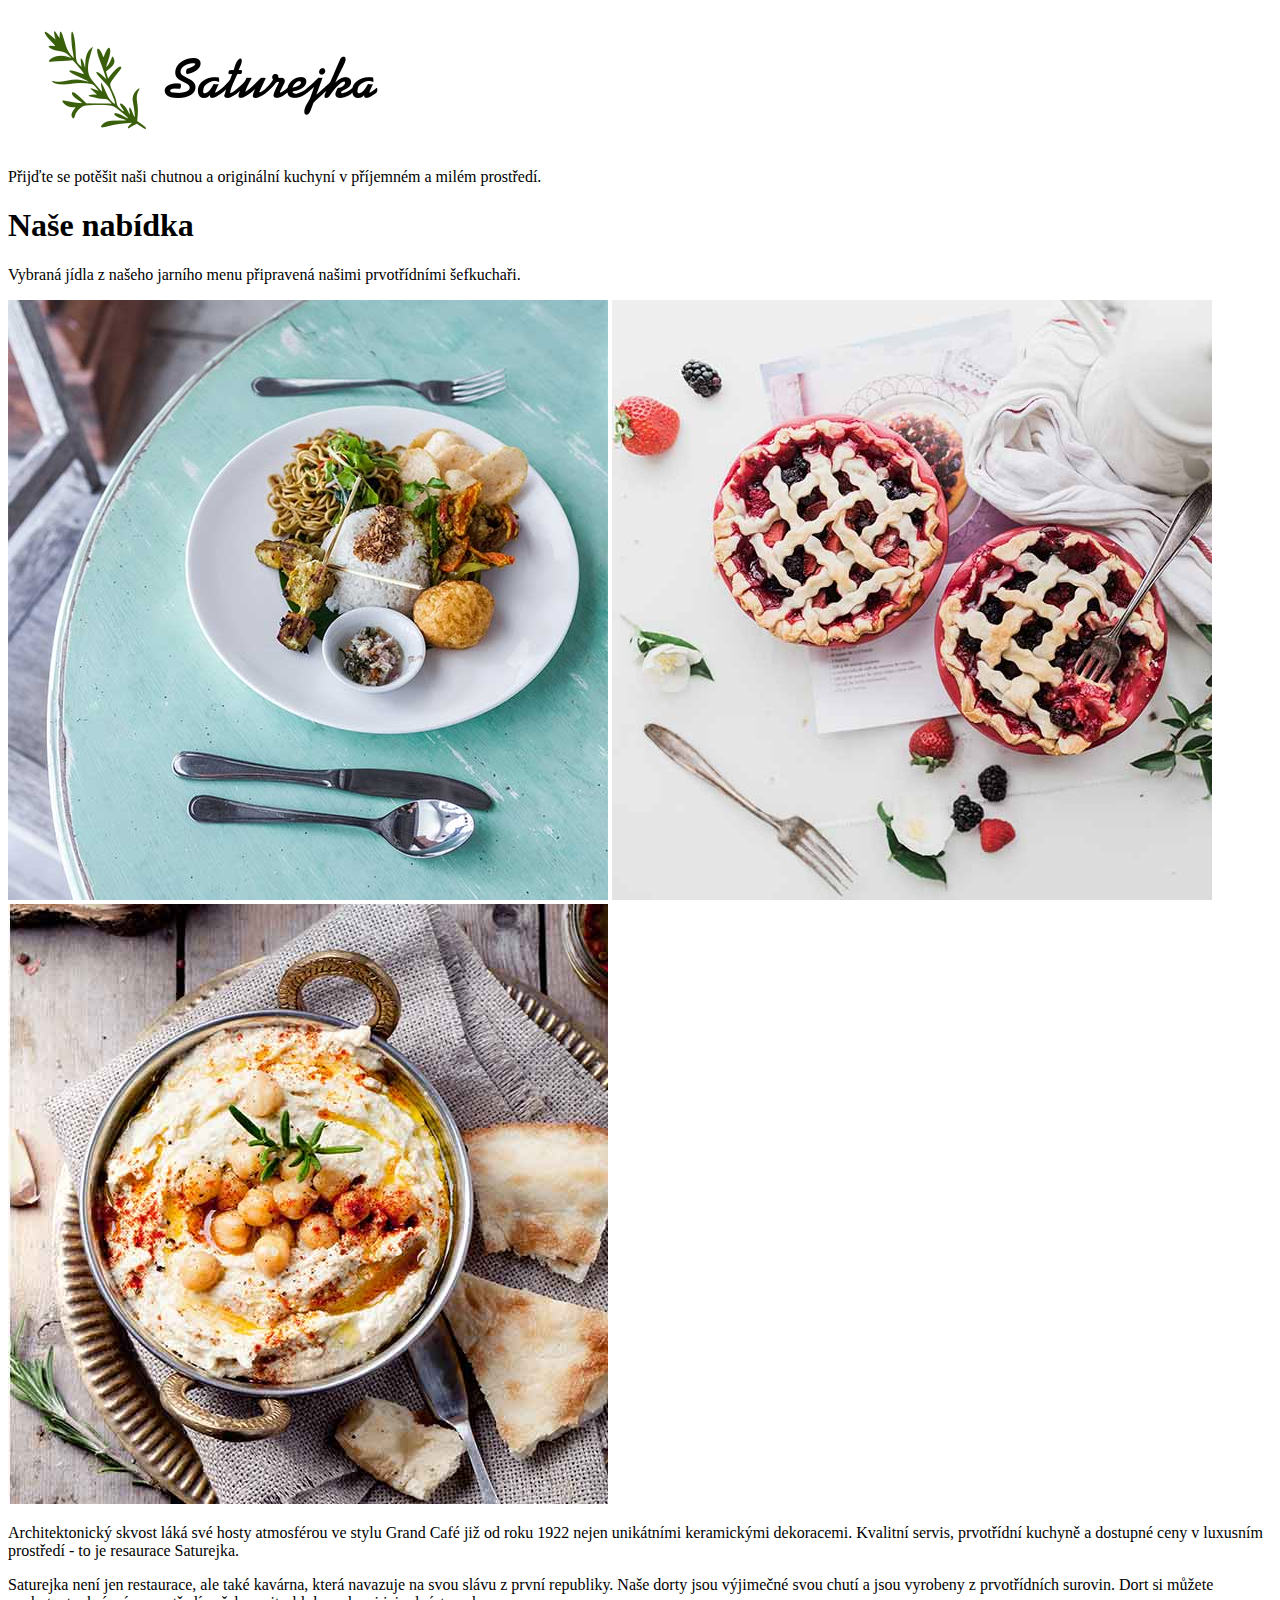
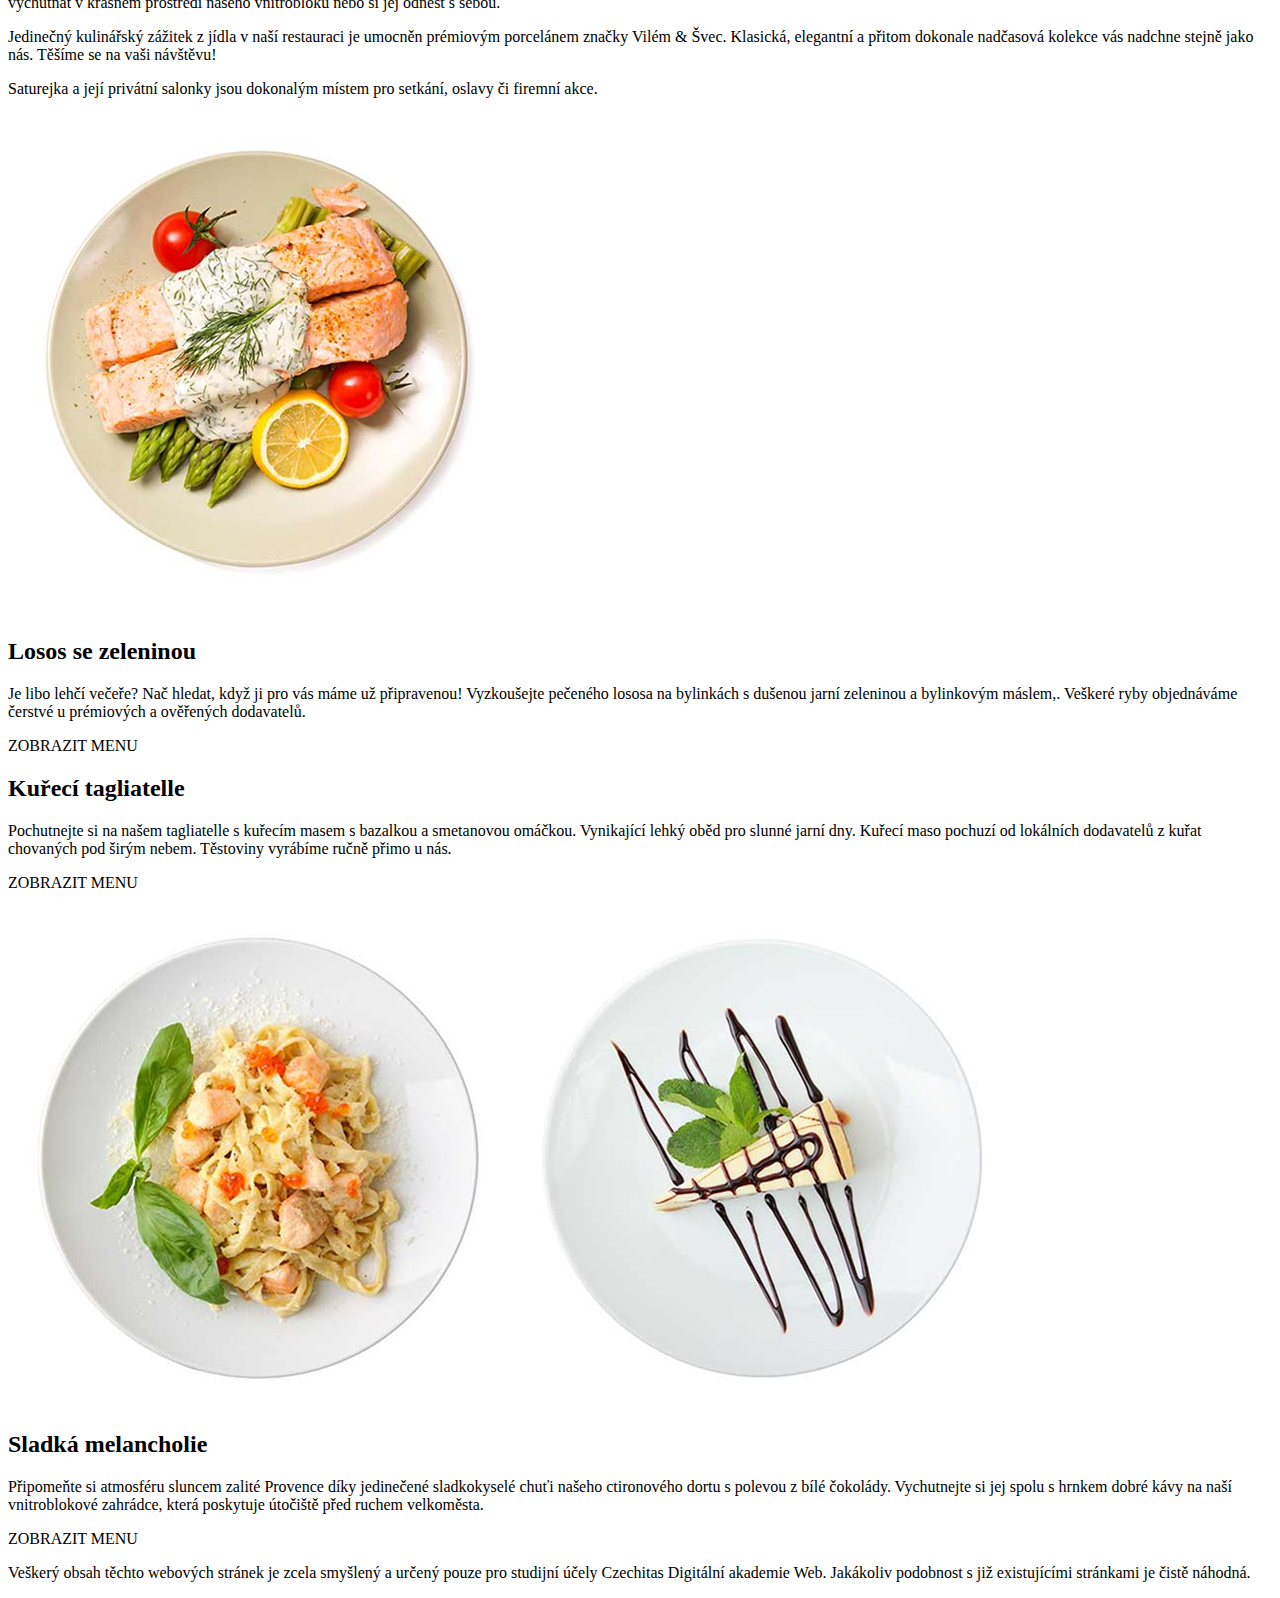
==== index.html @ 0691e63e "přidání obrázků" ====
<!DOCTYPE html>
<html lang="en">
  <head>
    <meta charset="UTF-8" />
    <meta name="viewport" content="width=device-width, initial-scale=1.0" />
    <title>Document</title>
  </head>
  <body>
    <img src="img/logo.png" />
    <p>
      Přijďte se potěšit naši chutnou a originální kuchyní v příjemném a milém
      prostředí.
    </p>

    <h1>Naše nabídka</h1>

    <p>
      Vybraná jídla z našeho jarního menu připravená našimi prvotřídními
      šefkuchaři.
    </p>
    <img src="img/home1.jpg" />
    <img src="img/home2.jpg" />
    <img src="img/home3.jpg" />

    <p>
      Architektonický skvost láká své hosty atmosférou ve stylu Grand Café již
      od roku 1922 nejen unikátními keramickými dekoracemi. Kvalitní servis,
      prvotřídní kuchyně a dostupné ceny v luxusním prostředí - to je resaurace
      Saturejka.
    </p>

    <p>
      Saturejka není jen restaurace, ale také kavárna, která navazuje na svou
      slávu z první republiky. Naše dorty jsou výjimečné svou chutí a jsou
      vyrobeny z prvotřídních surovin. Dort si můžete vychutnat v krásném
      prostředí našeho vnitrobloku nebo si jej odnést s sebou.
    </p>

    <p>
      Jedinečný kulinářský zážitek z jídla v naší restauraci je umocněn
      prémiovým porcelánem značky Vilém & Švec. Klasická, elegantní a přitom
      dokonale nadčasová kolekce vás nadchne stejně jako nás. Těšíme se na vaši
      návštěvu!
    </p>

    <p>
      Saturejka a její privátní salonky jsou dokonalým místem pro setkání,
      oslavy či firemní akce.
    </p>

    <img src="img/dish1.jpg" />

    <h2>Losos se zeleninou</h2>

    <p>
      Je libo lehčí večeře? Nač hledat, když ji pro vás máme už připravenou!
      Vyzkoušejte pečeného lososa na bylinkách s dušenou jarní zeleninou a
      bylinkovým máslem,. Veškeré ryby objednáváme čerstvé u prémiových a
      ověřených dodavatelů.
    </p>

    <p>ZOBRAZIT MENU</p>

    <h2>Kuřecí tagliatelle</h2>

    <p>
      Pochutnejte si na našem tagliatelle s kuřecím masem s bazalkou a
      smetanovou omáčkou. Vynikající lehký oběd pro slunné jarní dny. Kuřecí
      maso pochuzí od lokálních dodavatelů z kuřat chovaných pod širým nebem.
      Těstoviny vyrábíme ručně přimo u nás.
    </p>

    <p>ZOBRAZIT MENU</p>

    <img src="img/dish2.jpg" />
    <img src="img/dish3.jpg" />

    <h2>Sladká melancholie</h2>

    <p>
      Připomeňte si atmosféru sluncem zalité Provence díky jedinečené
      sladkokyselé chuťi našeho ctironového dortu s polevou z bílé čokolády.
      Vychutnejte si jej spolu s hrnkem dobré kávy na naší vnitroblokové
      zahrádce, která poskytuje útočiště před ruchem velkoměsta.
    </p>

    <p>ZOBRAZIT MENU</p>

    <p>
      Veškerý obsah těchto webových stránek je zcela smyšlený a určený pouze pro
      studijní účely Czechitas Digitální akademie Web. Jakákoliv podobnost s již
      existujícími stránkami je čistě náhodná.
    </p>
  </body>
</html>
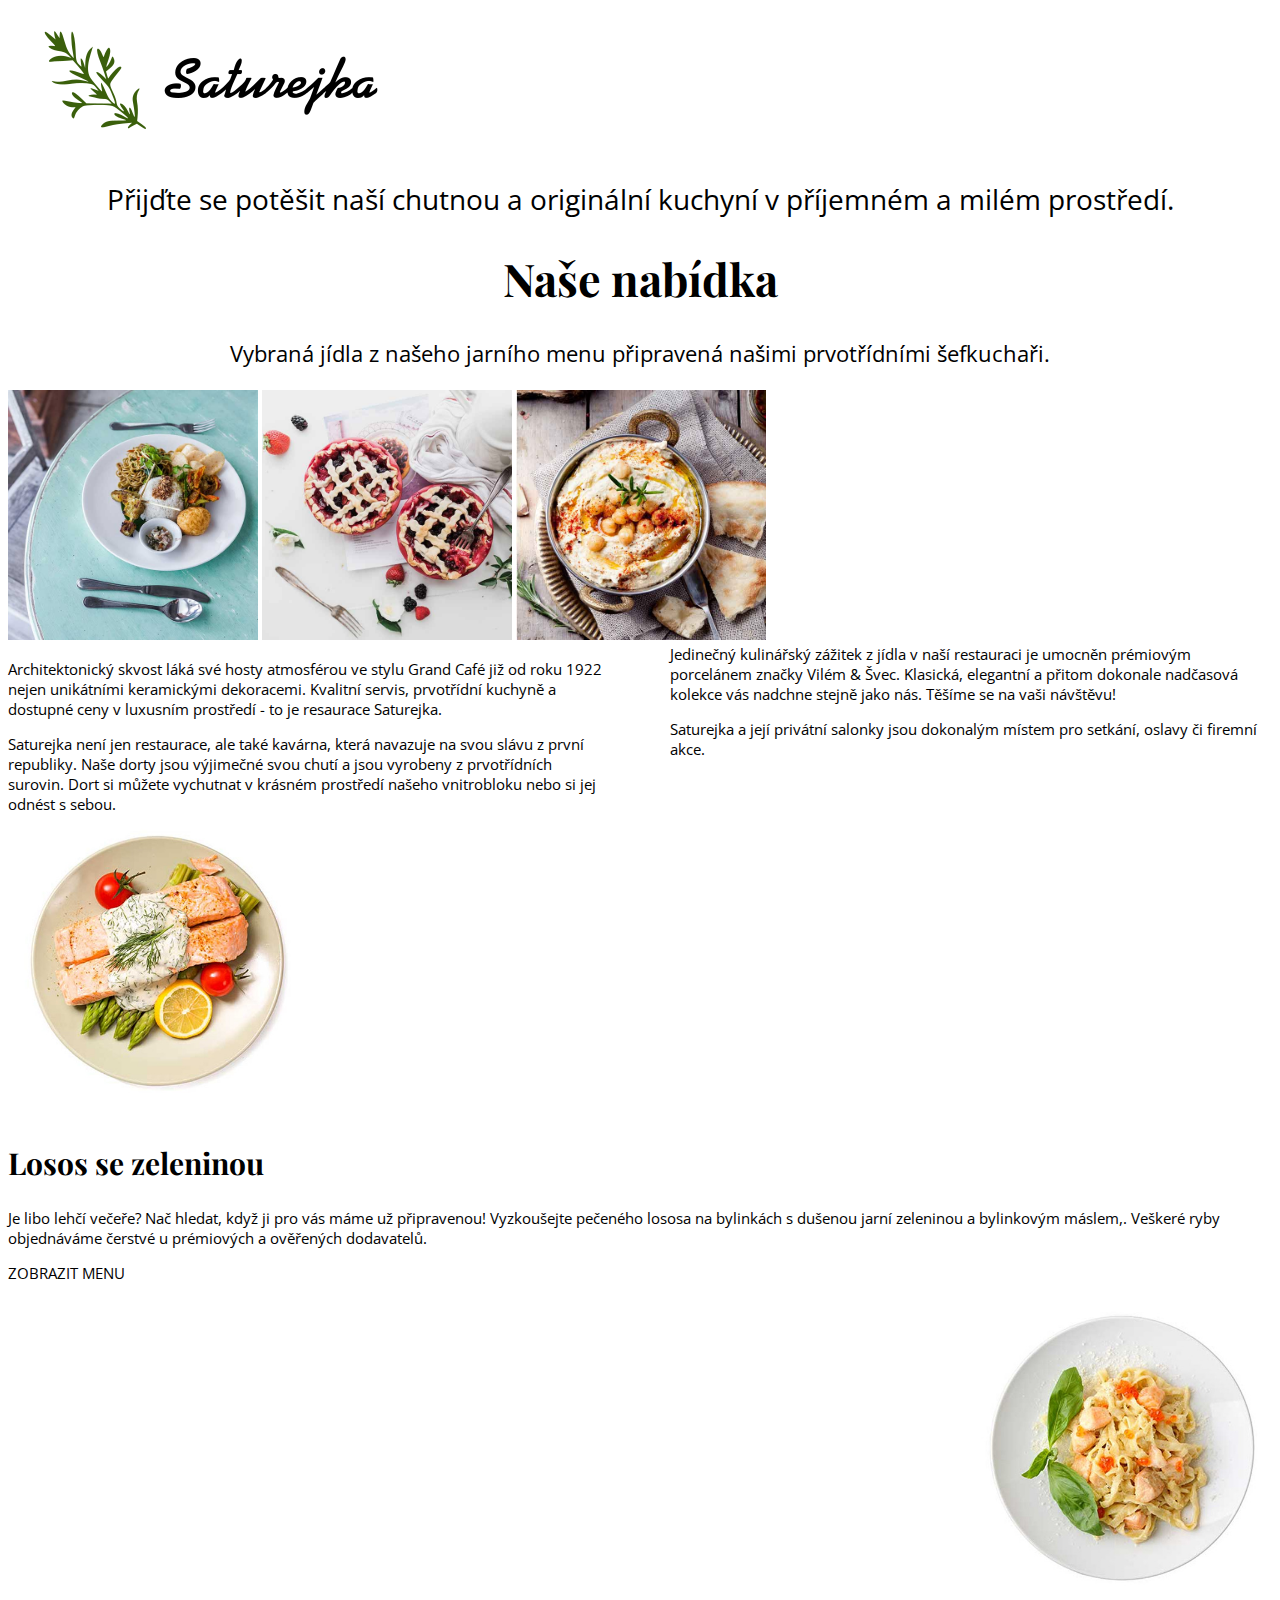
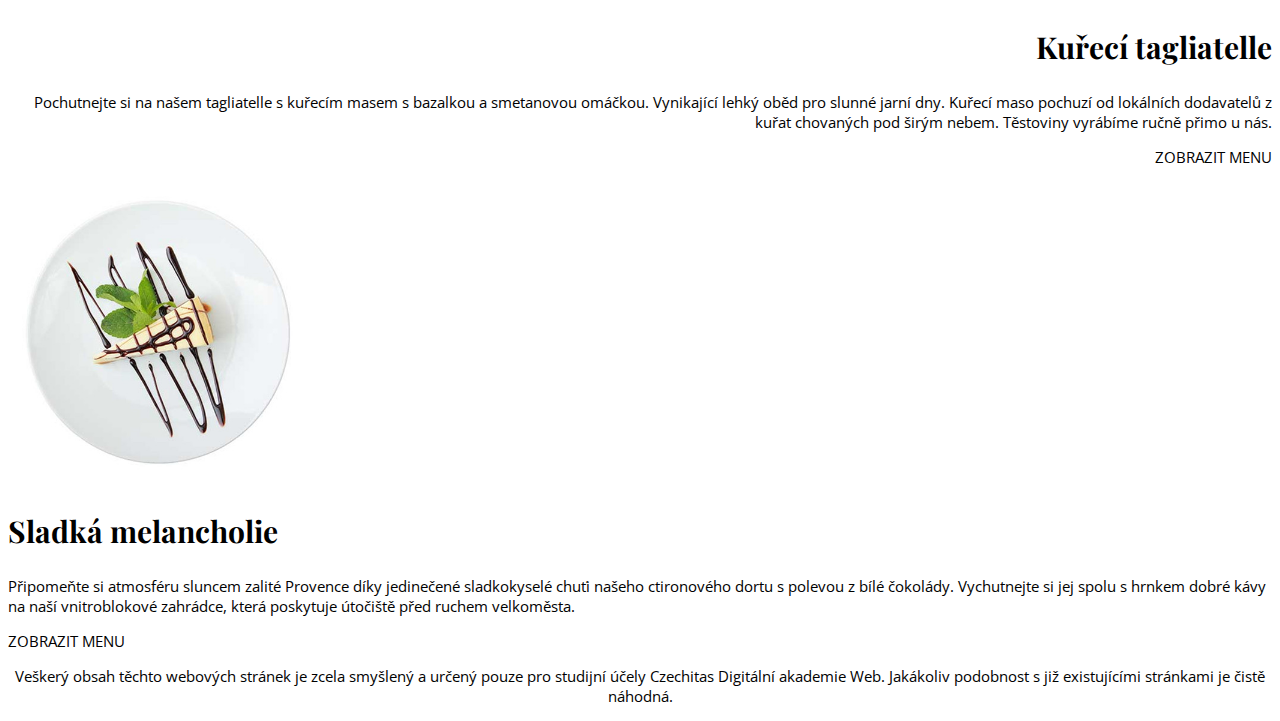
==== commit 230ecf69: "vlastnosti textu a obrázků" ====
--- a/index.html
+++ b/index.html
@@ -3,93 +3,110 @@
   <head>
     <meta charset="UTF-8" />
     <meta name="viewport" content="width=device-width, initial-scale=1.0" />
-    <title>Document</title>
+    <title>Restaurace Saturejka</title>
+    <link rel="stylesheet" href="style.css" />
   </head>
   <body>
-    <img src="img/logo.png" />
-    <p>
-      Přijďte se potěšit naši chutnou a originální kuchyní v příjemném a milém
-      prostředí.
-    </p>
+    <!--Toto je hlavička stránky s logem-->
+    <header>
+      <img src="img/logo.png" />
+      <p class="texthlavicka">
+        Přijďte se potěšit naší chutnou a originální kuchyní v příjemném a milém
+        prostředí.
+      </p>
+    </header>
 
-    <h1>Naše nabídka</h1>
+    <!--Toto je tělo stránky s hlavním obsahem-->
+    <section>
+      <h1>Naše nabídka</h1>
 
-    <p>
-      Vybraná jídla z našeho jarního menu připravená našimi prvotřídními
-      šefkuchaři.
-    </p>
-    <img src="img/home1.jpg" />
-    <img src="img/home2.jpg" />
-    <img src="img/home3.jpg" />
+      <p class="textnabidka">
+        Vybraná jídla z našeho jarního menu připravená našimi prvotřídními
+        šefkuchaři.
+      </p>
+      <img src="img/home1.jpg" />
+      <img src="img/home2.jpg" />
+      <img src="img/home3.jpg" />
 
-    <p>
-      Architektonický skvost láká své hosty atmosférou ve stylu Grand Café již
-      od roku 1922 nejen unikátními keramickými dekoracemi. Kvalitní servis,
-      prvotřídní kuchyně a dostupné ceny v luxusním prostředí - to je resaurace
-      Saturejka.
-    </p>
+      <div class="onas">
+        <p>
+          Architektonický skvost láká své hosty atmosférou ve stylu Grand Café
+          již od roku 1922 nejen unikátními keramickými dekoracemi. Kvalitní
+          servis, prvotřídní kuchyně a dostupné ceny v luxusním prostředí - to
+          je resaurace Saturejka.
+        </p>
 
-    <p>
-      Saturejka není jen restaurace, ale také kavárna, která navazuje na svou
-      slávu z první republiky. Naše dorty jsou výjimečné svou chutí a jsou
-      vyrobeny z prvotřídních surovin. Dort si můžete vychutnat v krásném
-      prostředí našeho vnitrobloku nebo si jej odnést s sebou.
-    </p>
+        <p>
+          Saturejka není jen restaurace, ale také kavárna, která navazuje na
+          svou slávu z první republiky. Naše dorty jsou výjimečné svou chutí a
+          jsou vyrobeny z prvotřídních surovin. Dort si můžete vychutnat v
+          krásném prostředí našeho vnitrobloku nebo si jej odnést s sebou.
+        </p>
 
-    <p>
-      Jedinečný kulinářský zážitek z jídla v naší restauraci je umocněn
-      prémiovým porcelánem značky Vilém & Švec. Klasická, elegantní a přitom
-      dokonale nadčasová kolekce vás nadchne stejně jako nás. Těšíme se na vaši
-      návštěvu!
-    </p>
+        <p>
+          Jedinečný kulinářský zážitek z jídla v naší restauraci je umocněn
+          prémiovým porcelánem značky Vilém & Švec. Klasická, elegantní a přitom
+          dokonale nadčasová kolekce vás nadchne stejně jako nás. Těšíme se na
+          vaši návštěvu!
+        </p>
 
-    <p>
-      Saturejka a její privátní salonky jsou dokonalým místem pro setkání,
-      oslavy či firemní akce.
-    </p>
+        <p>
+          Saturejka a její privátní salonky jsou dokonalým místem pro setkání,
+          oslavy či firemní akce.
+        </p>
+      </div>
 
-    <img src="img/dish1.jpg" />
+      <div class="losos">
+        <img src="img/dish1.jpg" />
 
-    <h2>Losos se zeleninou</h2>
+        <h2>Losos se zeleninou</h2>
 
-    <p>
-      Je libo lehčí večeře? Nač hledat, když ji pro vás máme už připravenou!
-      Vyzkoušejte pečeného lososa na bylinkách s dušenou jarní zeleninou a
-      bylinkovým máslem,. Veškeré ryby objednáváme čerstvé u prémiových a
-      ověřených dodavatelů.
-    </p>
+        <p>
+          Je libo lehčí večeře? Nač hledat, když ji pro vás máme už připravenou!
+          Vyzkoušejte pečeného lososa na bylinkách s dušenou jarní zeleninou a
+          bylinkovým máslem,. Veškeré ryby objednáváme čerstvé u prémiových a
+          ověřených dodavatelů.
+        </p>
 
-    <p>ZOBRAZIT MENU</p>
+        <p>ZOBRAZIT MENU</p>
+      </div>
 
-    <h2>Kuřecí tagliatelle</h2>
+      <div class="kure">
+        <img src="img/dish2.jpg" />
+        <h2>Kuřecí tagliatelle</h2>
 
-    <p>
-      Pochutnejte si na našem tagliatelle s kuřecím masem s bazalkou a
-      smetanovou omáčkou. Vynikající lehký oběd pro slunné jarní dny. Kuřecí
-      maso pochuzí od lokálních dodavatelů z kuřat chovaných pod širým nebem.
-      Těstoviny vyrábíme ručně přimo u nás.
-    </p>
+        <p>
+          Pochutnejte si na našem tagliatelle s kuřecím masem s bazalkou a
+          smetanovou omáčkou. Vynikající lehký oběd pro slunné jarní dny. Kuřecí
+          maso pochuzí od lokálních dodavatelů z kuřat chovaných pod širým
+          nebem. Těstoviny vyrábíme ručně přimo u nás.
+        </p>
 
-    <p>ZOBRAZIT MENU</p>
+        <p>ZOBRAZIT MENU</p>
+      </div>
 
-    <img src="img/dish2.jpg" />
-    <img src="img/dish3.jpg" />
+      <div class="dezert">
+        <img src="img/dish3.jpg" />
+        <h2>Sladká melancholie</h2>
 
-    <h2>Sladká melancholie</h2>
+        <p>
+          Připomeňte si atmosféru sluncem zalité Provence díky jedinečené
+          sladkokyselé chuťi našeho ctironového dortu s polevou z bílé čokolády.
+          Vychutnejte si jej spolu s hrnkem dobré kávy na naší vnitroblokové
+          zahrádce, která poskytuje útočiště před ruchem velkoměsta.
+        </p>
 
-    <p>
-      Připomeňte si atmosféru sluncem zalité Provence díky jedinečené
-      sladkokyselé chuťi našeho ctironového dortu s polevou z bílé čokolády.
-      Vychutnejte si jej spolu s hrnkem dobré kávy na naší vnitroblokové
-      zahrádce, která poskytuje útočiště před ruchem velkoměsta.
-    </p>
+        <p>ZOBRAZIT MENU</p>
+      </div>
+    </section>
 
-    <p>ZOBRAZIT MENU</p>
-
-    <p>
-      Veškerý obsah těchto webových stránek je zcela smyšlený a určený pouze pro
-      studijní účely Czechitas Digitální akademie Web. Jakákoliv podobnost s již
-      existujícími stránkami je čistě náhodná.
-    </p>
+    <!--Toto je patička stránky-->
+    <footer>
+      <p>
+        Veškerý obsah těchto webových stránek je zcela smyšlený a určený pouze
+        pro studijní účely Czechitas Digitální akademie Web. Jakákoliv podobnost
+        s již existujícími stránkami je čistě náhodná.
+      </p>
+    </footer>
   </body>
 </html>
--- a/style.css
+++ b/style.css
@@ -0,0 +1,60 @@
+@import url('https://fonts.googleapis.com/css?family=Open+Sans:300|Playfair+Display:700&display=swap&subset=latin-ext');
+
+body {
+  font-family: 'Open Sans', sans-serif;
+  font-size: 15px;
+
+}
+
+h1,
+h2 {
+  font-family: 'Playfair Display', serif;
+}
+
+h1 {
+  text-align: center;
+  font-size: 45px;
+}
+
+h2 {
+  font-size: 30px;
+}
+
+.texthlavicka {
+  text-align: center;
+  font-size: 28px;
+}
+
+.textnabidka {
+  text-align: center;
+  font-size: 22px;
+}
+
+.kure {
+  text-align: right;
+}
+
+.onas {
+  column-count: 2;
+  column-gap: 60px;
+}
+
+section img {
+  height: 250px;
+}
+
+footer {
+  text-align: center;
+}
+
+.losos img {
+  height: 300px;
+}
+
+.kure img {
+  height: 300px;
+}
+
+.dezert img {
+  height: 300px;
+}
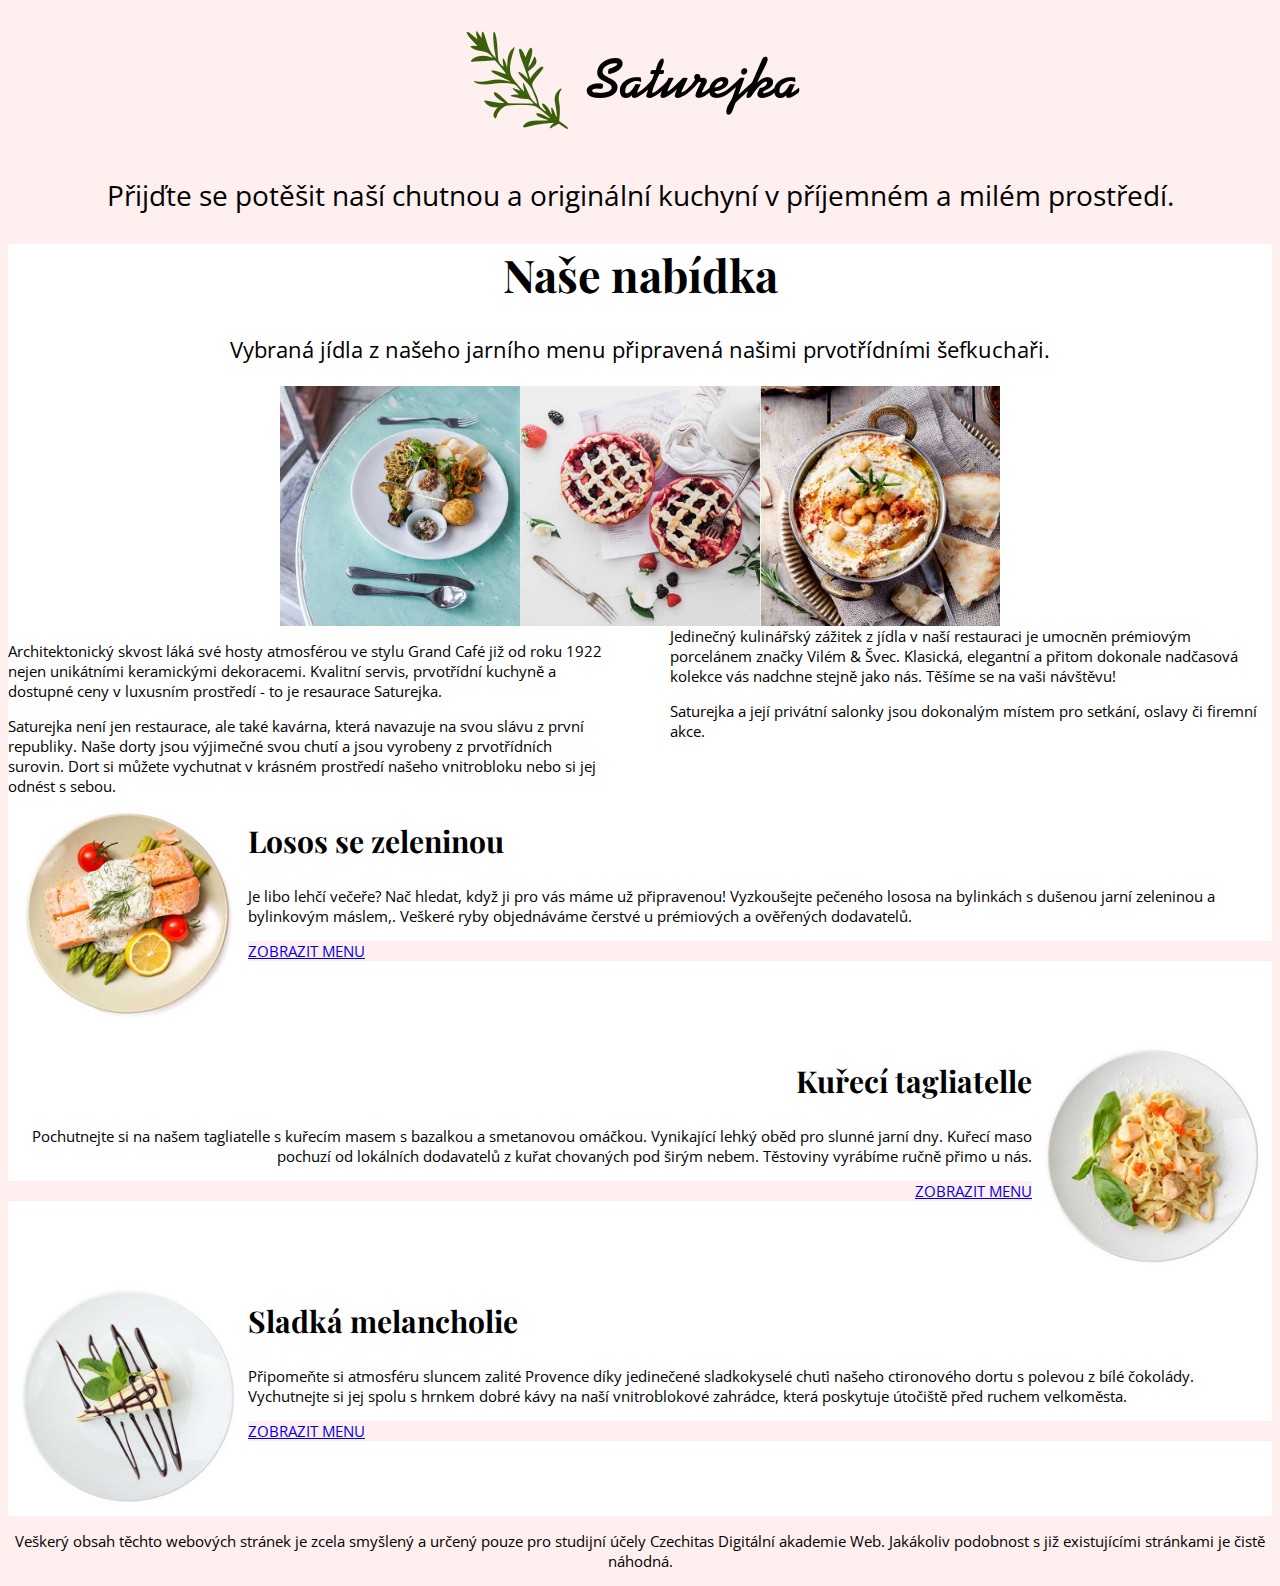
==== commit 1ca8aa4d: "pokročilejší pozicování" ====
--- a/index.html
+++ b/index.html
@@ -9,7 +9,10 @@
   <body>
     <!--Toto je hlavička stránky s logem-->
     <header>
-      <img src="img/logo.png" />
+      <div class="logo">
+        <img src="img/logo.png" />
+      </div>
+
       <p class="texthlavicka">
         Přijďte se potěšit naší chutnou a originální kuchyní v příjemném a milém
         prostředí.
@@ -24,9 +27,12 @@
         Vybraná jídla z našeho jarního menu připravená našimi prvotřídními
         šefkuchaři.
       </p>
-      <img src="img/home1.jpg" />
-      <img src="img/home2.jpg" />
-      <img src="img/home3.jpg" />
+
+      <div class="fotogalerie">
+        <img src="img/home1.jpg" />
+        <img src="img/home2.jpg" />
+        <img src="img/home3.jpg" />
+      </div>
 
       <div class="onas">
         <p>
@@ -68,7 +74,9 @@
           ověřených dodavatelů.
         </p>
 
-        <p>ZOBRAZIT MENU</p>
+        <div class="odkaz">
+          <a href="index.html">ZOBRAZIT MENU</a>
+        </div>
       </div>
 
       <div class="kure">
@@ -82,7 +90,9 @@
           nebem. Těstoviny vyrábíme ručně přimo u nás.
         </p>
 
-        <p>ZOBRAZIT MENU</p>
+        <div class="odkaz">
+          <a href="index.html">ZOBRAZIT MENU</a>
+        </div>
       </div>
 
       <div class="dezert">
@@ -96,7 +106,9 @@
           zahrádce, která poskytuje útočiště před ruchem velkoměsta.
         </p>
 
-        <p>ZOBRAZIT MENU</p>
+        <div class="odkaz">
+          <a href="index.html">ZOBRAZIT MENU</a>
+        </div>
       </div>
     </section>
 
--- a/style.css
+++ b/style.css
@@ -3,7 +3,7 @@
 body {
   font-family: 'Open Sans', sans-serif;
   font-size: 15px;
-
+  background-color: #FFEFEF;
 }
 
 h1,
@@ -30,8 +30,17 @@
   font-size: 22px;
 }
 
+.losos {
+  overflow: auto;
+}
+
 .kure {
   text-align: right;
+  overflow: auto;
+}
+
+.dezert {
+  overflow: auto;
 }
 
 .onas {
@@ -39,22 +48,43 @@
   column-gap: 60px;
 }
 
-section img {
-  height: 250px;
-}
-
 footer {
   text-align: center;
 }
 
+section img {
+  height: 240px;
+}
+
+.logo {
+  display: flex;
+  justify-content: center;
+}
+
+.fotogalerie {
+  display: flex;
+  justify-content: center;
+  /* Zarovnání obsahu na střed */
+  align-items: center;
+  /* Zarovnání obsahu na střed */
+}
+
+section {
+  background-color: white;
+}
+
+.odkaz {
+  background-color: #FFEFEF;
+}
+
 .losos img {
-  height: 300px;
+  float: left;
 }
 
 .kure img {
-  height: 300px;
+  float: right;
 }
 
 .dezert img {
-  height: 300px;
+  float: left;
 }
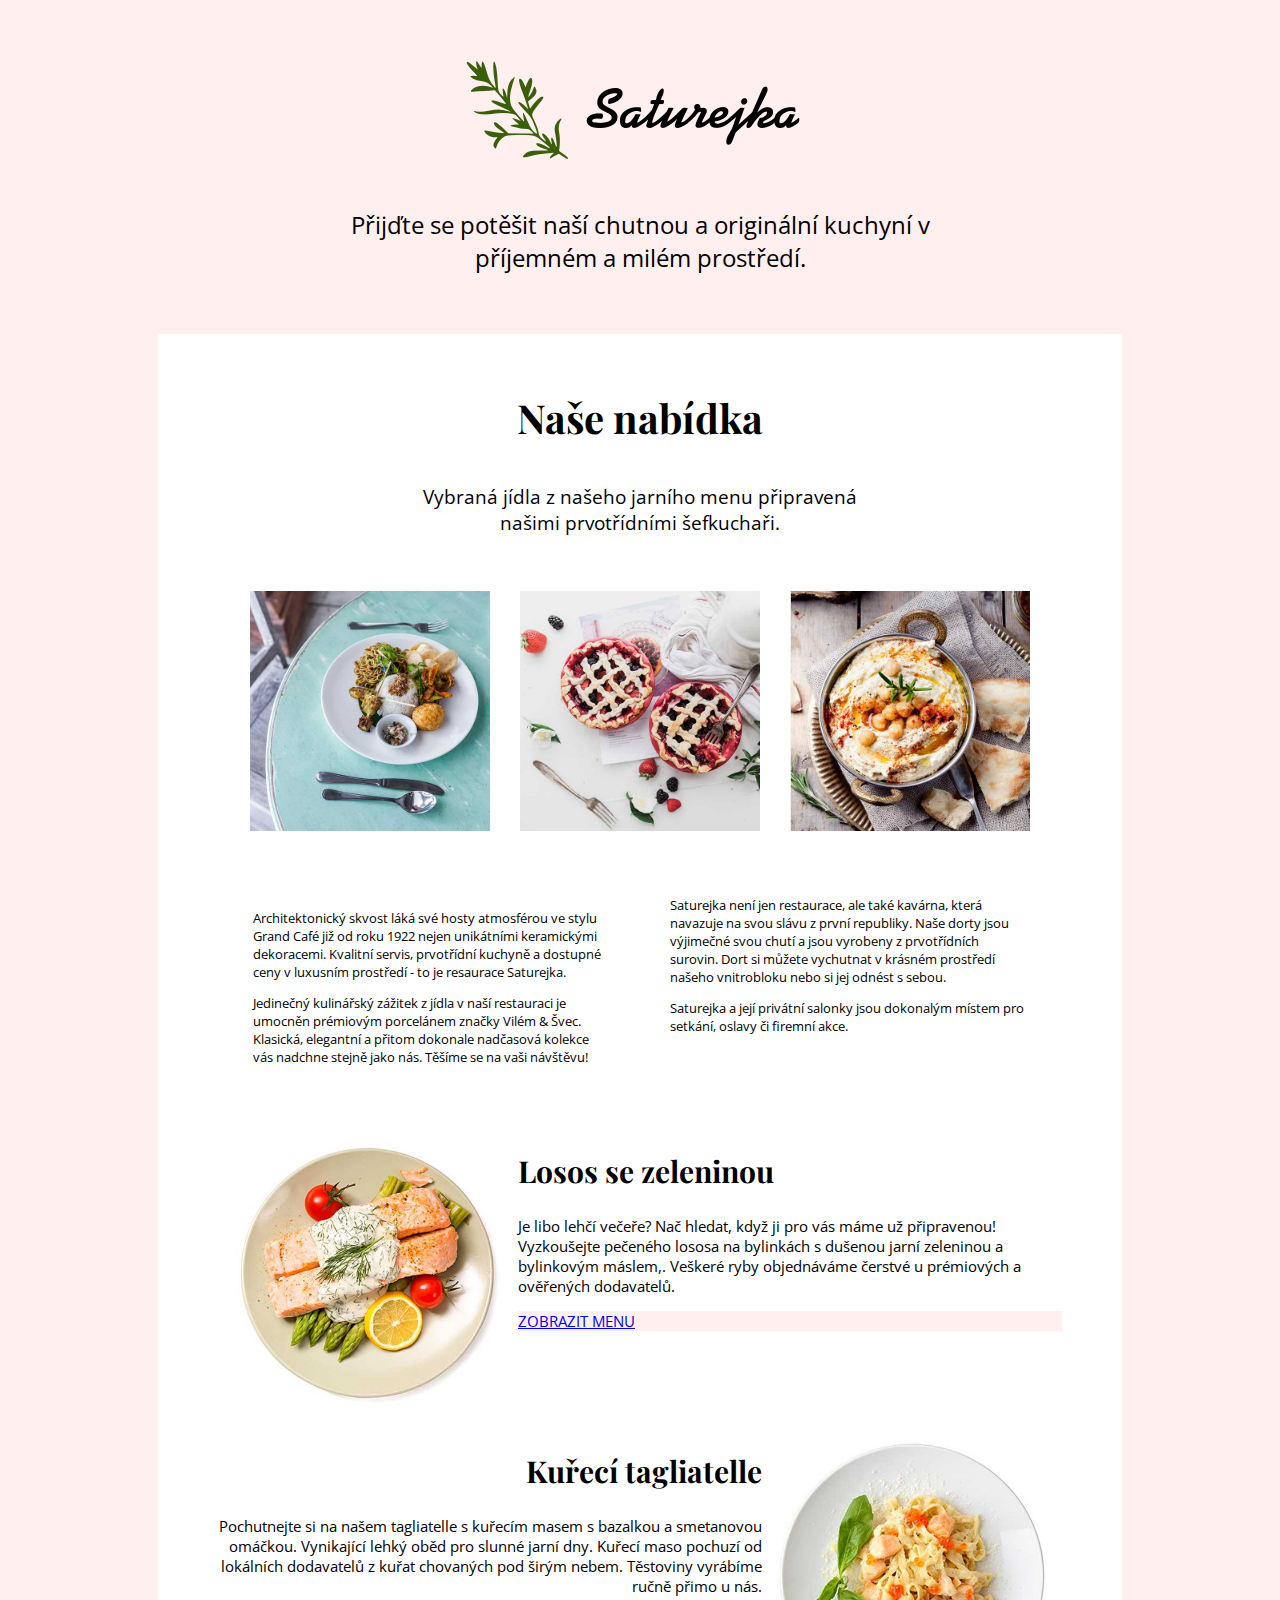
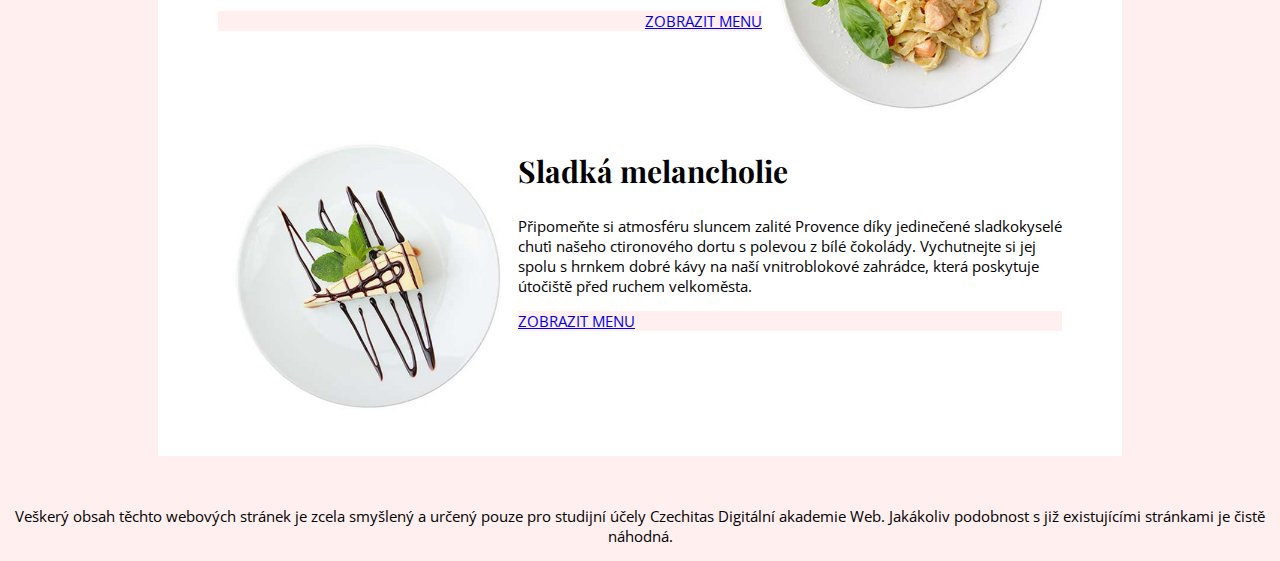
==== commit 51484afb: "dorovnávání" ====
--- a/index.html
+++ b/index.html
@@ -41,21 +41,18 @@
           servis, prvotřídní kuchyně a dostupné ceny v luxusním prostředí - to
           je resaurace Saturejka.
         </p>
-
+        <p>
+          Jedinečný kulinářský zážitek z jídla v naší restauraci je umocněn
+          prémiovým porcelánem značky Vilém & Švec. Klasická, elegantní a přitom
+          dokonale nadčasová kolekce vás nadchne stejně jako nás. Těšíme se na
+          vaši návštěvu!
+        </p>
         <p>
           Saturejka není jen restaurace, ale také kavárna, která navazuje na
           svou slávu z první republiky. Naše dorty jsou výjimečné svou chutí a
           jsou vyrobeny z prvotřídních surovin. Dort si můžete vychutnat v
           krásném prostředí našeho vnitrobloku nebo si jej odnést s sebou.
         </p>
-
-        <p>
-          Jedinečný kulinářský zážitek z jídla v naší restauraci je umocněn
-          prémiovým porcelánem značky Vilém & Švec. Klasická, elegantní a přitom
-          dokonale nadčasová kolekce vás nadchne stejně jako nás. Těšíme se na
-          vaši návštěvu!
-        </p>
-
         <p>
           Saturejka a její privátní salonky jsou dokonalým místem pro setkání,
           oslavy či firemní akce.
--- a/style.css
+++ b/style.css
@@ -13,7 +13,7 @@
 
 h1 {
   text-align: center;
-  font-size: 45px;
+  font-size: 40px;
 }
 
 h2 {
@@ -22,12 +22,14 @@
 
 .texthlavicka {
   text-align: center;
-  font-size: 28px;
+  font-size: 24px;
+  margin: 0px 300px 60px 300px;
 }
 
 .textnabidka {
   text-align: center;
-  font-size: 22px;
+  font-size: 19px;
+  margin: 40px 200px;
 }
 
 .losos {
@@ -46,6 +48,9 @@
 .onas {
   column-count: 2;
   column-gap: 60px;
+  padding: 0 35px;
+  font-size: 13px;
+  margin-bottom: 60px;
 }
 
 footer {
@@ -67,10 +72,18 @@
   /* Zarovnání obsahu na střed */
   align-items: center;
   /* Zarovnání obsahu na střed */
+  margin-bottom: 50px;
+}
+
+.fotogalerie img {
+  padding: 15px;
 }
 
 section {
-  background-color: white;
+  background-color: #FFFFFF;
+  margin: 50px 150px;
+  padding: 30px 60px;
+  overflow: auto;
 }
 
 .odkaz {
@@ -79,12 +92,19 @@
 
 .losos img {
   float: left;
+  height: 300px
 }
 
 .kure img {
   float: right;
+  height: 300px;
 }
 
 .dezert img {
   float: left;
+  height: 300px;
 }
+
+header img {
+  margin: 30px;
+}
